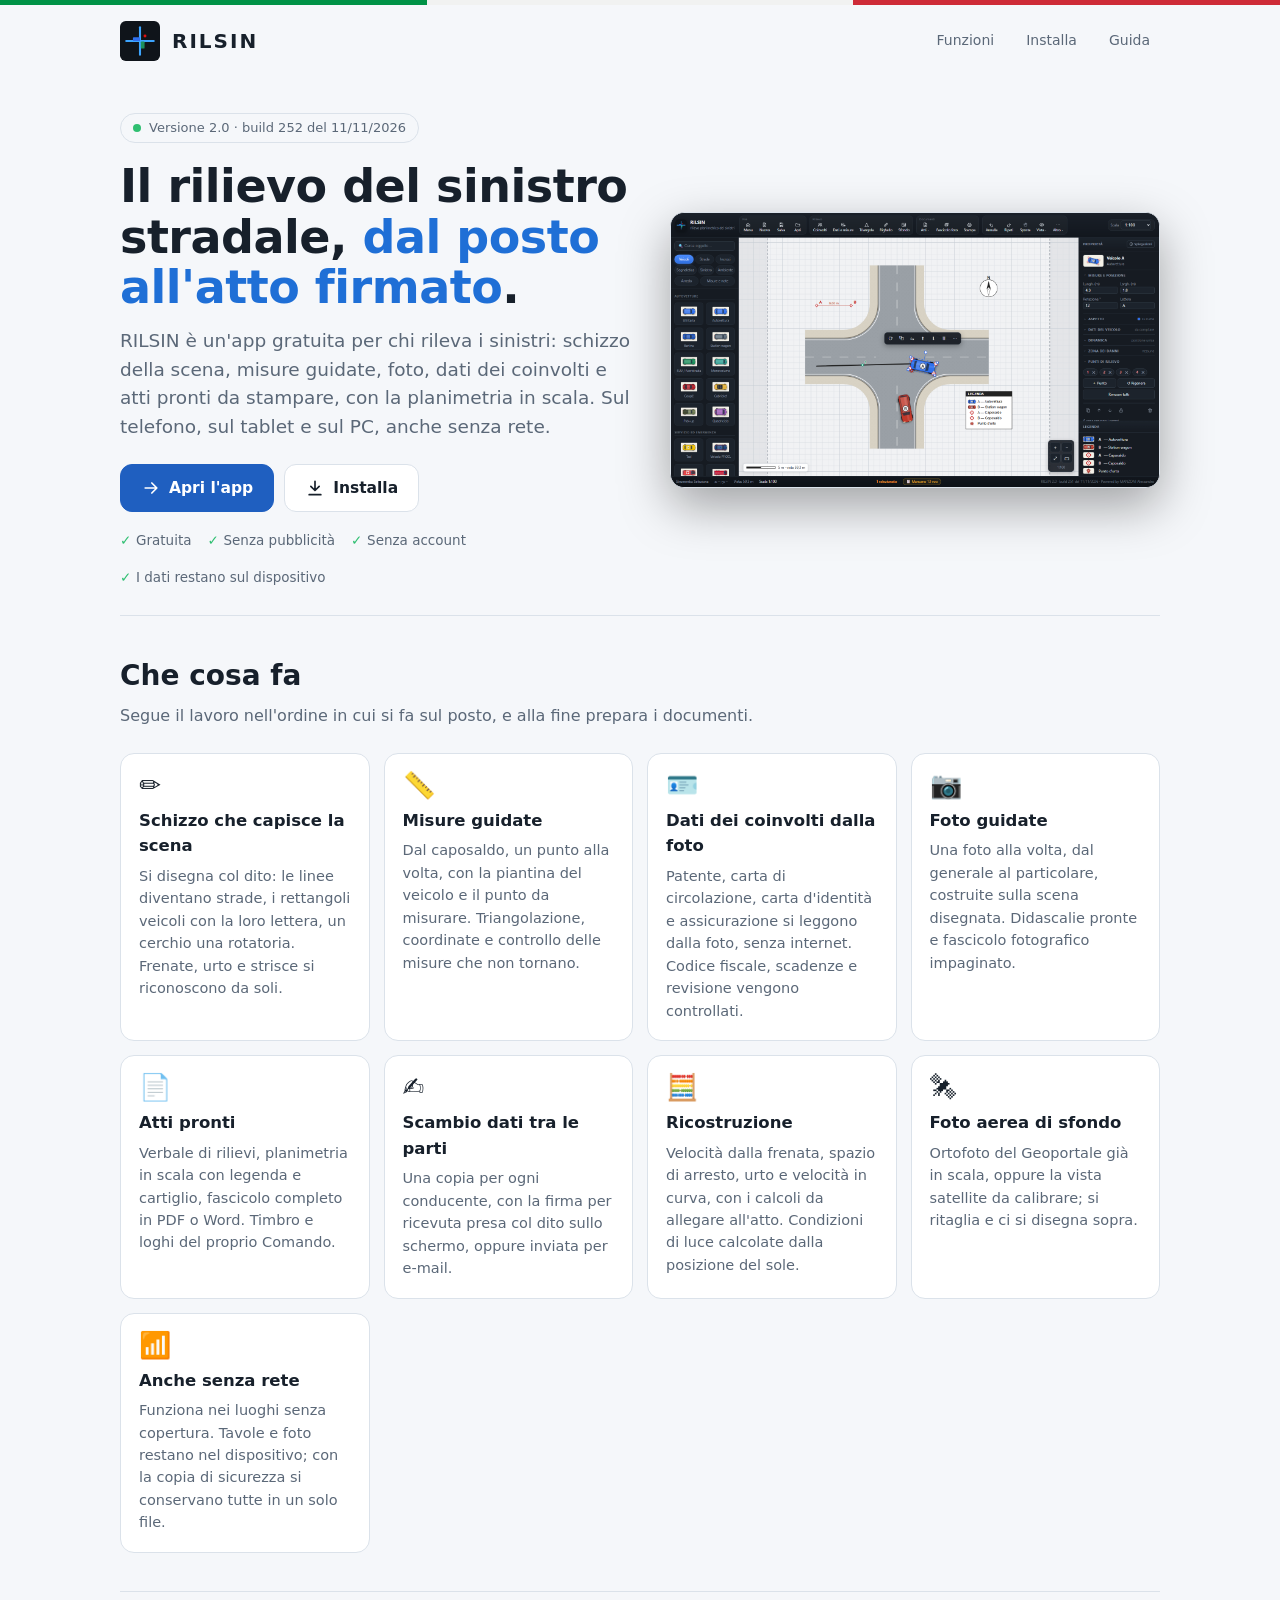
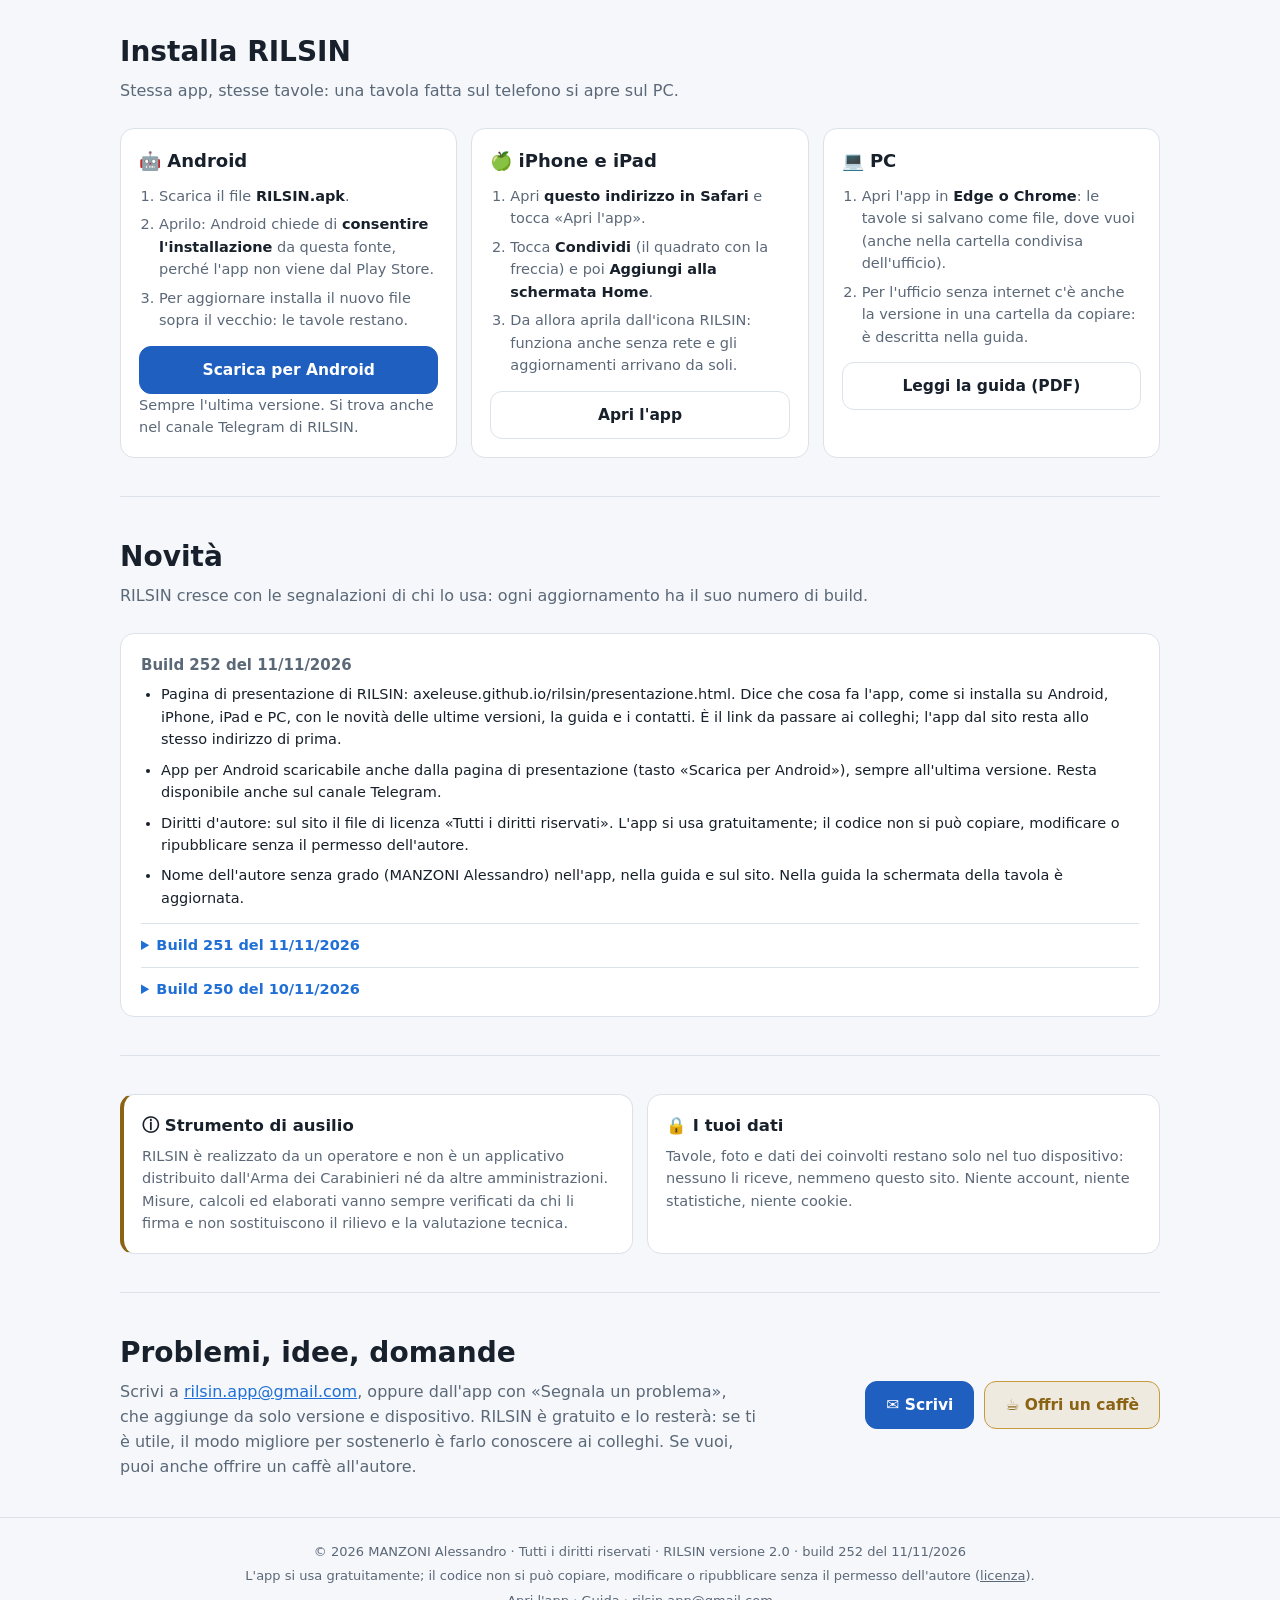
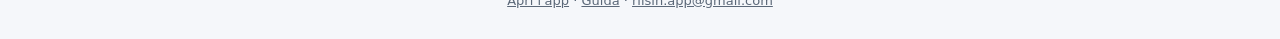
==== presentazione.html @ bcc38ca9 "RILSIN build 252" ====
<!doctype html>
<html lang="it">
<head>
<meta charset="utf-8">
<meta name="viewport" content="width=device-width, initial-scale=1, viewport-fit=cover">
<title>RILSIN · Rilievo dei sinistri stradali</title>
<meta name="description" content="RILSIN: app gratuita per il rilievo planimetrico dei sinistri stradali. Schizzo, misure guidate, foto, verbale, planimetria in scala e scambio dati. Android, iPhone, iPad e PC, anche senza rete.">
<meta name="theme-color" content="#0f141a">
<link rel="icon" href="icon.svg" type="image/svg+xml">
<link rel="apple-touch-icon" href="icon-180.png">
<style>
  :root{
    --bg:#0c1117; --bg2:#111821; --panel:#151d27; --line:#243041; --txt:#e8edf3; --muted:#9aa8b8;
    --accent:#3da5ff; --accent2:#2f6fed; --ok:#2fbf71; --gold:#e9c46a; --r:14px;
  }
  @media (prefers-color-scheme: light){
    :root:not([data-theme="dark"]){ --bg:#f5f7fa; --bg2:#ffffff; --panel:#ffffff; --line:#dbe2ea; --txt:#17202b; --muted:#5b6878; --accent:#1f6fd6; --accent2:#1f5fc0; --gold:#8a6414; }
  }
  *{box-sizing:border-box}
  html{scroll-behavior:smooth}
  body{margin:0;background:var(--bg);color:var(--txt);font:16px/1.55 system-ui,-apple-system,"Segoe UI",Roboto,Helvetica,Arial,sans-serif;-webkit-text-size-adjust:100%}
  a{color:var(--accent)}
  .tri{height:5px;display:flex}.tri span{flex:1}.tri span:nth-child(1){background:#009246}.tri span:nth-child(2){background:#f1f2f1}.tri span:nth-child(3){background:#ce2b37}
  .wrap{max-width:1080px;margin:0 auto;padding:0 20px}
  /* intestazione */
  .top{display:flex;align-items:center;gap:12px;padding:16px 0}
  .top img{width:40px;height:40px}
  .top b{font-size:20px;letter-spacing:2px}
  .top .sp{flex:1}
  .top a.mini{font-size:14px;text-decoration:none;color:var(--muted);padding:6px 10px;border-radius:8px}
  .top a.mini:hover{color:var(--txt);background:var(--panel)}
  /* apertura */
  .hero{padding:36px 0 28px;display:grid;grid-template-columns:1.05fr 1fr;gap:36px;align-items:center}
  .hero h1{font-size:clamp(30px,5vw,46px);line-height:1.1;margin:0 0 14px;letter-spacing:-.5px}
  .hero h1 span{color:var(--accent)}
  .hero p.lead{font-size:clamp(16px,2.2vw,18.5px);color:var(--muted);margin:0 0 22px}
  .ver{display:inline-flex;gap:8px;align-items:center;font-size:13px;color:var(--muted);border:1px solid var(--line);border-radius:20px;padding:4px 12px;margin-bottom:18px}
  .ver i{width:8px;height:8px;border-radius:50%;background:var(--ok);display:inline-block}
  .cta{display:flex;gap:10px;flex-wrap:wrap}
  .btn{display:inline-flex;align-items:center;gap:8px;min-height:48px;padding:0 20px;border-radius:12px;font-weight:700;font-size:15.5px;text-decoration:none;border:1px solid var(--line);color:var(--txt);background:var(--panel)}
  .btn.pri{background:var(--accent2);border-color:var(--accent2);color:#fff}
  .btn:hover{filter:brightness(1.08)}
  .btn svg{width:20px;height:20px;flex:0 0 auto}
  .shot{border-radius:var(--r);overflow:hidden;border:1px solid var(--line);box-shadow:0 18px 50px rgba(0,0,0,.35);background:#0f141a}
  .shot img{display:block;width:100%;height:auto}
  .free{display:flex;gap:16px;flex-wrap:wrap;margin-top:18px;font-size:13.5px;color:var(--muted)}
  .free span::before{content:"✓ ";color:var(--ok);font-weight:700}
  /* sezioni */
  section{padding:38px 0;border-top:1px solid var(--line)}
  h2{font-size:clamp(22px,3.4vw,28px);margin:0 0 6px}
  .sub{color:var(--muted);margin:0 0 24px}
  .grid{display:grid;grid-template-columns:repeat(auto-fill,minmax(240px,1fr));gap:14px}
  .card{background:var(--panel);border:1px solid var(--line);border-radius:var(--r);padding:18px}
  .card .ic{font-size:26px;line-height:1;margin-bottom:10px}
  .card h3{font-size:16.5px;margin:0 0 6px}
  .card p{margin:0;font-size:14.5px;color:var(--muted)}
  /* installazione */
  .inst{display:grid;grid-template-columns:repeat(3,1fr);gap:14px}
  .inst .card h3{display:flex;align-items:center;gap:8px;font-size:18px;margin-bottom:10px}
  .inst ol{margin:0 0 14px;padding-left:20px;font-size:14.5px;color:var(--muted)}
  .inst li{margin-bottom:6px}
  .inst li b{color:var(--txt)}
  .inst .btn{width:100%;justify-content:center}
  .note{font-size:13px;color:var(--muted);margin-top:10px}
  /* novità */
  .nov{background:var(--panel);border:1px solid var(--line);border-radius:var(--r);padding:6px 20px}
  .nov h3{font-size:15px;margin:14px 0 6px;color:var(--muted);font-weight:600}
  .nov ul{margin:0 0 14px;padding-left:20px}
  .nov li{margin-bottom:8px;font-size:14.5px}
  .nov details{border-top:1px solid var(--line);padding:10px 0}
  .nov summary{cursor:pointer;color:var(--accent);font-weight:600;font-size:14.5px}
  /* fiducia */
  .two{display:grid;grid-template-columns:1fr 1fr;gap:14px}
  .avv{border-left:4px solid var(--gold)}
  .sost{display:flex;gap:16px;align-items:center;justify-content:space-between;flex-wrap:wrap}
  .sost p{margin:0;max-width:640px;color:var(--muted)}
  .btn.gold{border-color:#c79a3a;background:rgba(199,154,58,.14);color:var(--gold)}
  footer{border-top:1px solid var(--line);padding:24px 0 calc(28px + env(safe-area-inset-bottom));font-size:13px;color:var(--muted);text-align:center}
  footer a{color:var(--muted)}
  @media (max-width:860px){
    .hero{grid-template-columns:1fr;padding-top:18px;gap:26px}
    .inst,.two{grid-template-columns:1fr}
    .top a.mini.h{display:none}
  }
  @media (max-width:420px){ .wrap{padding:0 16px} .btn{width:100%;justify-content:center} }
</style>
</head>
<body>
<div class="tri"><span></span><span></span><span></span></div>
<div class="wrap">
  <header class="top">
    <img src="icon.svg" alt="">
    <b>RILSIN</b>
    <span class="sp"></span>
    <a class="mini h" href="#funzioni">Funzioni</a>
    <a class="mini h" href="#installa">Installa</a>
    <a class="mini" href="GUIDA_RILSIN.pdf">Guida</a>
  </header>

  <div class="hero">
    <div>
      <div class="ver"><i></i><span id="versione">Versione 2.0</span></div>
      <h1>Il rilievo del sinistro stradale, <span>dal posto all'atto firmato</span>.</h1>
      <p class="lead">RILSIN è un'app gratuita per chi rileva i sinistri: schizzo della scena, misure guidate, foto, dati dei coinvolti e atti pronti da stampare, con la planimetria in scala. Sul telefono, sul tablet e sul PC, anche senza rete.</p>
      <div class="cta">
        <a class="btn pri" href="./"><svg viewBox="0 0 24 24" fill="none" stroke="currentColor" stroke-width="2" stroke-linecap="round" stroke-linejoin="round"><path d="M5 12h14M13 6l6 6-6 6"/></svg>Apri l'app</a>
        <a class="btn" href="#installa"><svg viewBox="0 0 24 24" fill="none" stroke="currentColor" stroke-width="2" stroke-linecap="round" stroke-linejoin="round"><path d="M12 4v11M7 10l5 5 5-5M5 20h14"/></svg>Installa</a>
      </div>
      <div class="free"><span>Gratuita</span><span>Senza pubblicità</span><span>Senza account</span><span>I dati restano sul dispositivo</span></div>
    </div>
    <div class="shot"><img src="vetrina.png" alt="La tavola di RILSIN: incrocio con due veicoli, capisaldi, legenda e pannello delle proprietà" width="1600" height="900"></div>
  </div>

  <section id="funzioni">
    <h2>Che cosa fa</h2>
    <p class="sub">Segue il lavoro nell'ordine in cui si fa sul posto, e alla fine prepara i documenti.</p>
    <div class="grid">
      <div class="card"><div class="ic">✏️</div><h3>Schizzo che capisce la scena</h3><p>Si disegna col dito: le linee diventano strade, i rettangoli veicoli con la loro lettera, un cerchio una rotatoria. Frenate, urto e strisce si riconoscono da soli.</p></div>
      <div class="card"><div class="ic">📏</div><h3>Misure guidate</h3><p>Dal caposaldo, un punto alla volta, con la piantina del veicolo e il punto da misurare. Triangolazione, coordinate e controllo delle misure che non tornano.</p></div>
      <div class="card"><div class="ic">🪪</div><h3>Dati dei coinvolti dalla foto</h3><p>Patente, carta di circolazione, carta d'identità e assicurazione si leggono dalla foto, senza internet. Codice fiscale, scadenze e revisione vengono controllati.</p></div>
      <div class="card"><div class="ic">📷</div><h3>Foto guidate</h3><p>Una foto alla volta, dal generale al particolare, costruite sulla scena disegnata. Didascalie pronte e fascicolo fotografico impaginato.</p></div>
      <div class="card"><div class="ic">📄</div><h3>Atti pronti</h3><p>Verbale di rilievi, planimetria in scala con legenda e cartiglio, fascicolo completo in PDF o Word. Timbro e loghi del proprio Comando.</p></div>
      <div class="card"><div class="ic">✍️</div><h3>Scambio dati tra le parti</h3><p>Una copia per ogni conducente, con la firma per ricevuta presa col dito sullo schermo, oppure inviata per e-mail.</p></div>
      <div class="card"><div class="ic">🧮</div><h3>Ricostruzione</h3><p>Velocità dalla frenata, spazio di arresto, urto e velocità in curva, con i calcoli da allegare all'atto. Condizioni di luce calcolate dalla posizione del sole.</p></div>
      <div class="card"><div class="ic">🛰</div><h3>Foto aerea di sfondo</h3><p>Ortofoto del Geoportale già in scala, oppure la vista satellite da calibrare; si ritaglia e ci si disegna sopra.</p></div>
      <div class="card"><div class="ic">📶</div><h3>Anche senza rete</h3><p>Funziona nei luoghi senza copertura. Tavole e foto restano nel dispositivo; con la copia di sicurezza si conservano tutte in un solo file.</p></div>
    </div>
  </section>

  <section id="installa">
    <h2>Installa RILSIN</h2>
    <p class="sub">Stessa app, stesse tavole: una tavola fatta sul telefono si apre sul PC.</p>
    <div class="inst">
      <div class="card">
        <h3>🤖 Android</h3>
        <ol>
          <li>Scarica il file <b>RILSIN.apk</b>.</li>
          <li>Aprilo: Android chiede di <b>consentire l'installazione</b> da questa fonte, perché l'app non viene dal Play Store.</li>
          <li>Per aggiornare installa il nuovo file sopra il vecchio: le tavole restano.</li>
        </ol>
        <a class="btn pri" id="apk" href="https://github.com/axeleuse/rilsin/releases/latest/download/RILSIN.apk">Scarica per Android</a>
        <p class="note">Sempre l'ultima versione. Si trova anche nel canale Telegram di RILSIN.</p>
      </div>
      <div class="card">
        <h3>🍏 iPhone e iPad</h3>
        <ol>
          <li>Apri <b>questo indirizzo in Safari</b> e tocca «Apri l'app».</li>
          <li>Tocca <b>Condividi</b> (il quadrato con la freccia) e poi <b>Aggiungi alla schermata Home</b>.</li>
          <li>Da allora aprila dall'icona RILSIN: funziona anche senza rete e gli aggiornamenti arrivano da soli.</li>
        </ol>
        <a class="btn" href="./">Apri l'app</a>
      </div>
      <div class="card">
        <h3>💻 PC</h3>
        <ol>
          <li>Apri l'app in <b>Edge o Chrome</b>: le tavole si salvano come file, dove vuoi (anche nella cartella condivisa dell'ufficio).</li>
          <li>Per l'ufficio senza internet c'è anche la versione in una cartella da copiare: è descritta nella guida.</li>
        </ol>
        <a class="btn" href="GUIDA_RILSIN.pdf">Leggi la guida (PDF)</a>
      </div>
    </div>
  </section>

  <section id="novita">
    <h2>Novità</h2>
    <p class="sub">RILSIN cresce con le segnalazioni di chi lo usa: ogni aggiornamento ha il suo numero di build.</p>
    <div class="nov" id="nov"><p class="note">Le novità dell'ultima versione sono in <a href="./">Informazioni</a>, dentro l'app.</p></div>
  </section>

  <section>
    <div class="two">
      <div class="card avv">
        <h3>ⓘ Strumento di ausilio</h3>
        <p>RILSIN è realizzato da un operatore e non è un applicativo distribuito dall'Arma dei Carabinieri né da altre amministrazioni. Misure, calcoli ed elaborati vanno sempre verificati da chi li firma e non sostituiscono il rilievo e la valutazione tecnica.</p>
      </div>
      <div class="card">
        <h3>🔒 I tuoi dati</h3>
        <p>Tavole, foto e dati dei coinvolti restano solo nel tuo dispositivo: nessuno li riceve, nemmeno questo sito. Niente account, niente statistiche, niente cookie.</p>
      </div>
    </div>
  </section>

  <section>
    <div class="sost">
      <div>
        <h2>Problemi, idee, domande</h2>
        <p>Scrivi a <a href="mailto:rilsin.app@gmail.com">rilsin.app@gmail.com</a>, oppure dall'app con «Segnala un problema», che aggiunge da solo versione e dispositivo. RILSIN è gratuito e lo resterà: se ti è utile, il modo migliore per sostenerlo è farlo conoscere ai colleghi. Se vuoi, puoi anche offrire un caffè all'autore.</p>
      </div>
      <div class="cta">
        <a class="btn pri" href="mailto:rilsin.app@gmail.com?subject=RILSIN">✉ Scrivi</a>
        <a class="btn gold" href="https://paypal.me/manzoniale" rel="noopener" target="_blank">☕ Offri un caffè</a>
      </div>
    </div>
  </section>
</div>
<footer>
  <div>© 2026 MANZONI Alessandro · Tutti i diritti riservati · <span id="versione2">RILSIN 2.0</span></div>
  <div style="margin-top:4px">L'app si usa gratuitamente; il codice non si può copiare, modificare o ripubblicare senza il permesso dell'autore (<a href="LICENSE">licenza</a>).</div>
  <div style="margin-top:4px"><a href="./">Apri l'app</a> · <a href="GUIDA_RILSIN.pdf">Guida</a> · <a href="mailto:rilsin.app@gmail.com">rilsin.app@gmail.com</a></div>
</footer>
<script>
/* Versione e novità lette dall'app stessa (js/app.js): la pagina si aggiorna da sola a ogni build.
   Si legge solo il testo del file, senza eseguirlo: numeri e frasi tra apici. */
(function () {
  'use strict';
  fetch('js/app.js', { cache: 'no-cache' }).then(function (r) { return r.ok ? r.text() : ''; }).then(function (t) {
    if (!t) return;
    var v = /RS\.VERSION = '([\d.]+)'/.exec(t), b = /RS\.BUILD = (\d+);/.exec(t), d = /RS\.DATA_BUILD = '(\d{4})-(\d{2})-(\d{2})'/.exec(t);
    if (v && b && d) {
      var s = 'Versione ' + v[1] + ' · build ' + b[1] + ' del ' + d[3] + '/' + d[2] + '/' + d[1];
      document.getElementById('versione').textContent = s;
      document.getElementById('versione2').textContent = 'RILSIN ' + s.charAt(0).toLowerCase() + s.slice(1);
    }
    // le voci delle ultime build: blocchi «{ build: N, data: '...', voci: [ '...', ... ] }»
    var re = /\{ build: (\d+), data: '(\d{4})-(\d{2})-(\d{2})', voci: \[([\s\S]*?)\]\s*\}/g, m, blocchi = [];
    while ((m = re.exec(t)) && blocchi.length < 3) {
      var voci = [], rv = /'((?:[^'\\]|\\.)*)'/g, x;
      while ((x = rv.exec(m[5]))) voci.push(x[1].replace(/\\(.)/g, '$1'));
      if (voci.length) blocchi.push({ build: m[1], data: m[4] + '/' + m[3] + '/' + m[2], voci: voci });
    }
    if (!blocchi.length) return;
    var box = document.getElementById('nov'); box.textContent = '';
    blocchi.forEach(function (bl, i) {
      var cont = box;
      if (i > 0) { var det = document.createElement('details'), su = document.createElement('summary'); su.textContent = 'Build ' + bl.build + ' del ' + bl.data; det.appendChild(su); box.appendChild(det); cont = det; }
      else { var h = document.createElement('h3'); h.textContent = 'Build ' + bl.build + ' del ' + bl.data; box.appendChild(h); }
      var ul = document.createElement('ul');
      bl.voci.forEach(function (vo) { var li = document.createElement('li'); li.textContent = vo; ul.appendChild(li); });
      cont.appendChild(ul);
    });
  }).catch(function () {});
})();
</script>
</body>
</html>
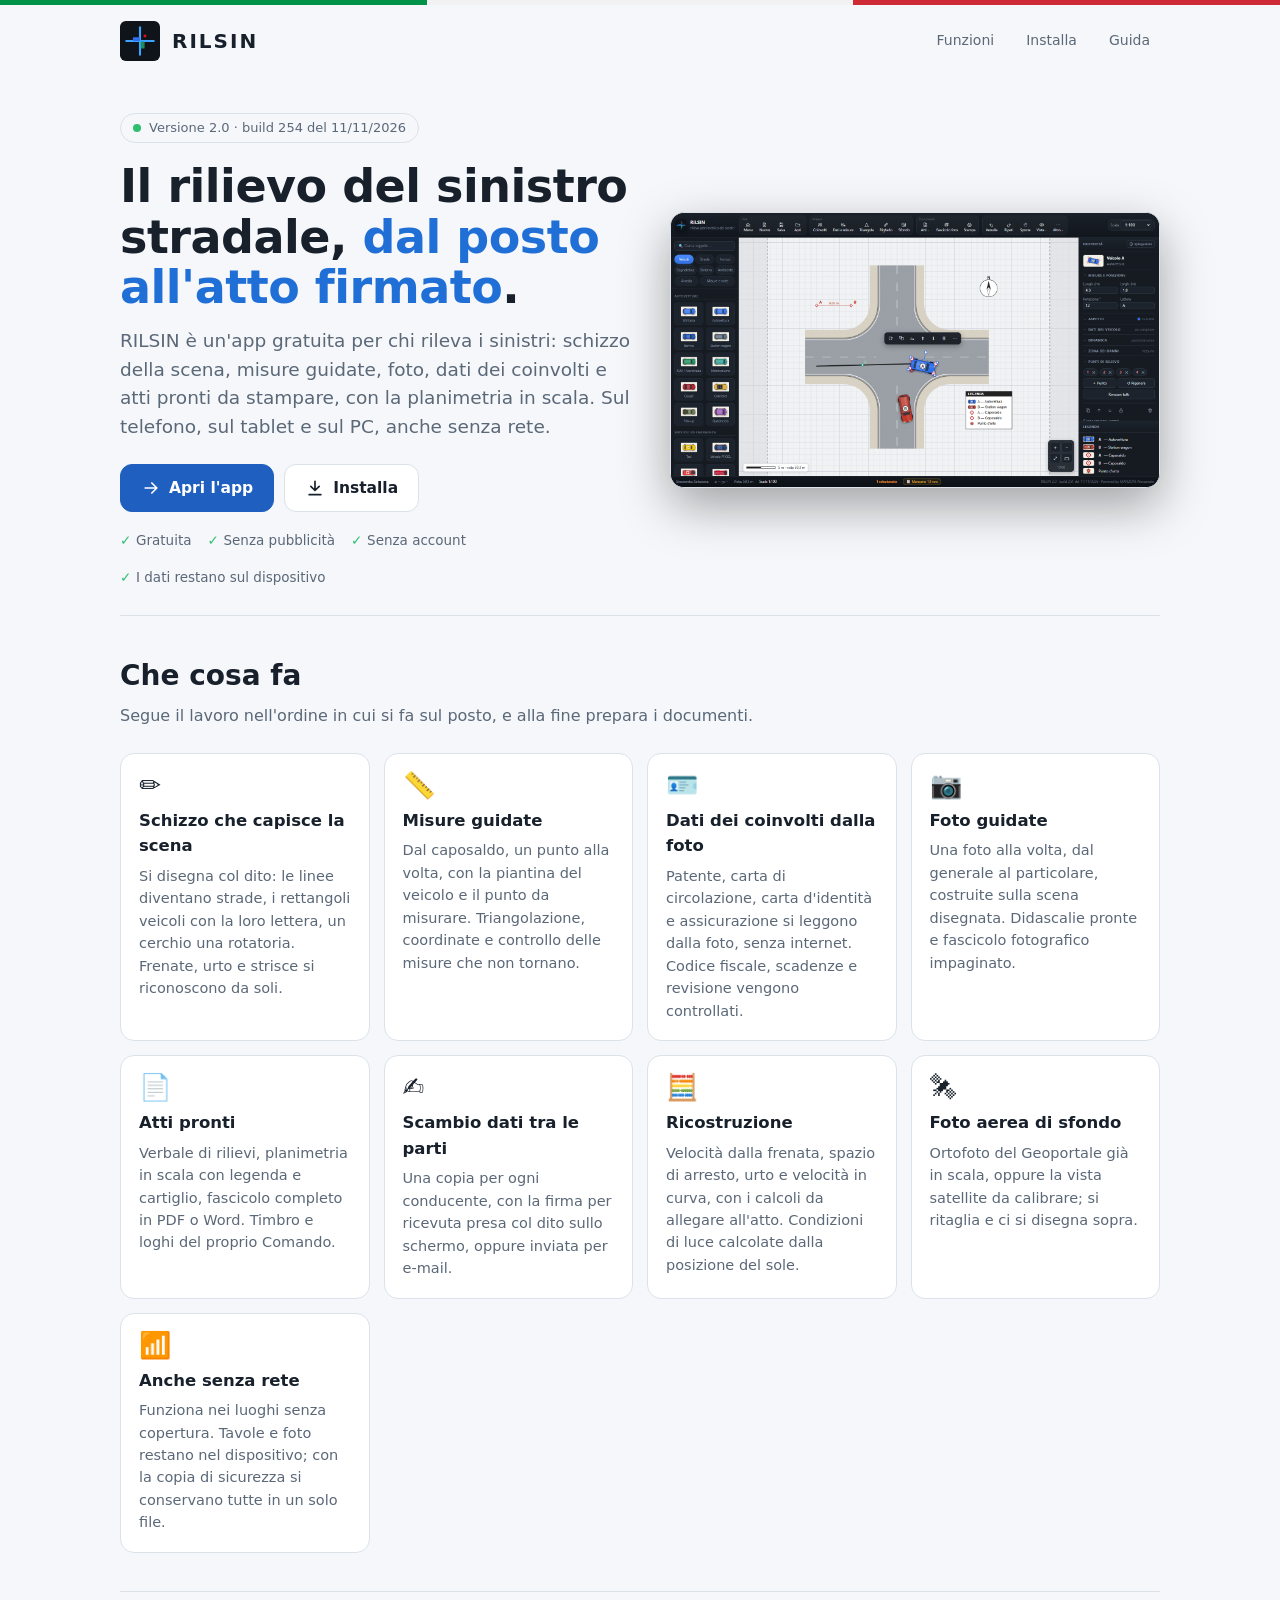
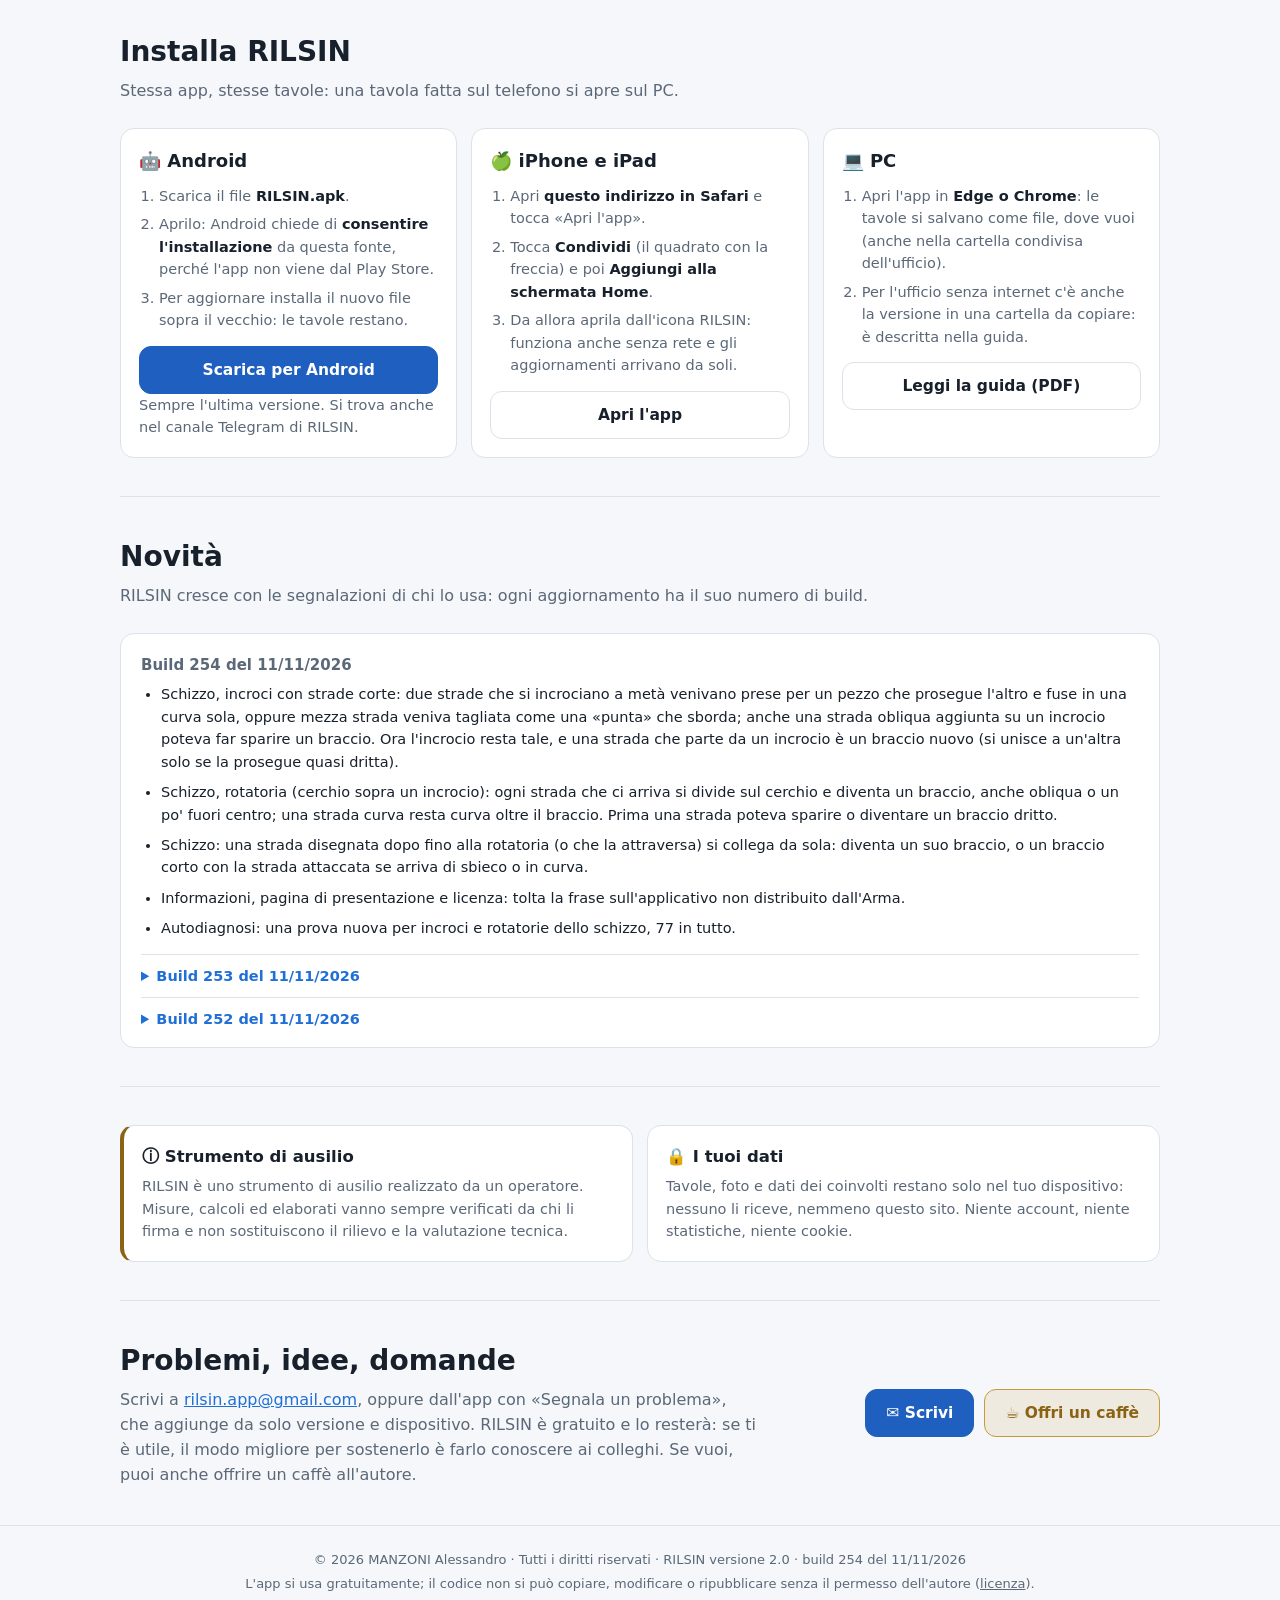
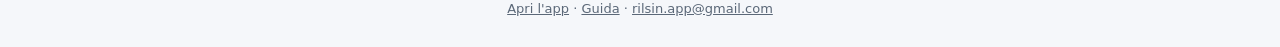
==== commit d5631a17: "RILSIN build 254" ====
--- a/presentazione.html
+++ b/presentazione.html
@@ -171,7 +171,7 @@
     <div class="two">
       <div class="card avv">
         <h3>ⓘ Strumento di ausilio</h3>
-        <p>RILSIN è realizzato da un operatore e non è un applicativo distribuito dall'Arma dei Carabinieri né da altre amministrazioni. Misure, calcoli ed elaborati vanno sempre verificati da chi li firma e non sostituiscono il rilievo e la valutazione tecnica.</p>
+        <p>RILSIN è uno strumento di ausilio realizzato da un operatore. Misure, calcoli ed elaborati vanno sempre verificati da chi li firma e non sostituiscono il rilievo e la valutazione tecnica.</p>
       </div>
       <div class="card">
         <h3>🔒 I tuoi dati</h3>
